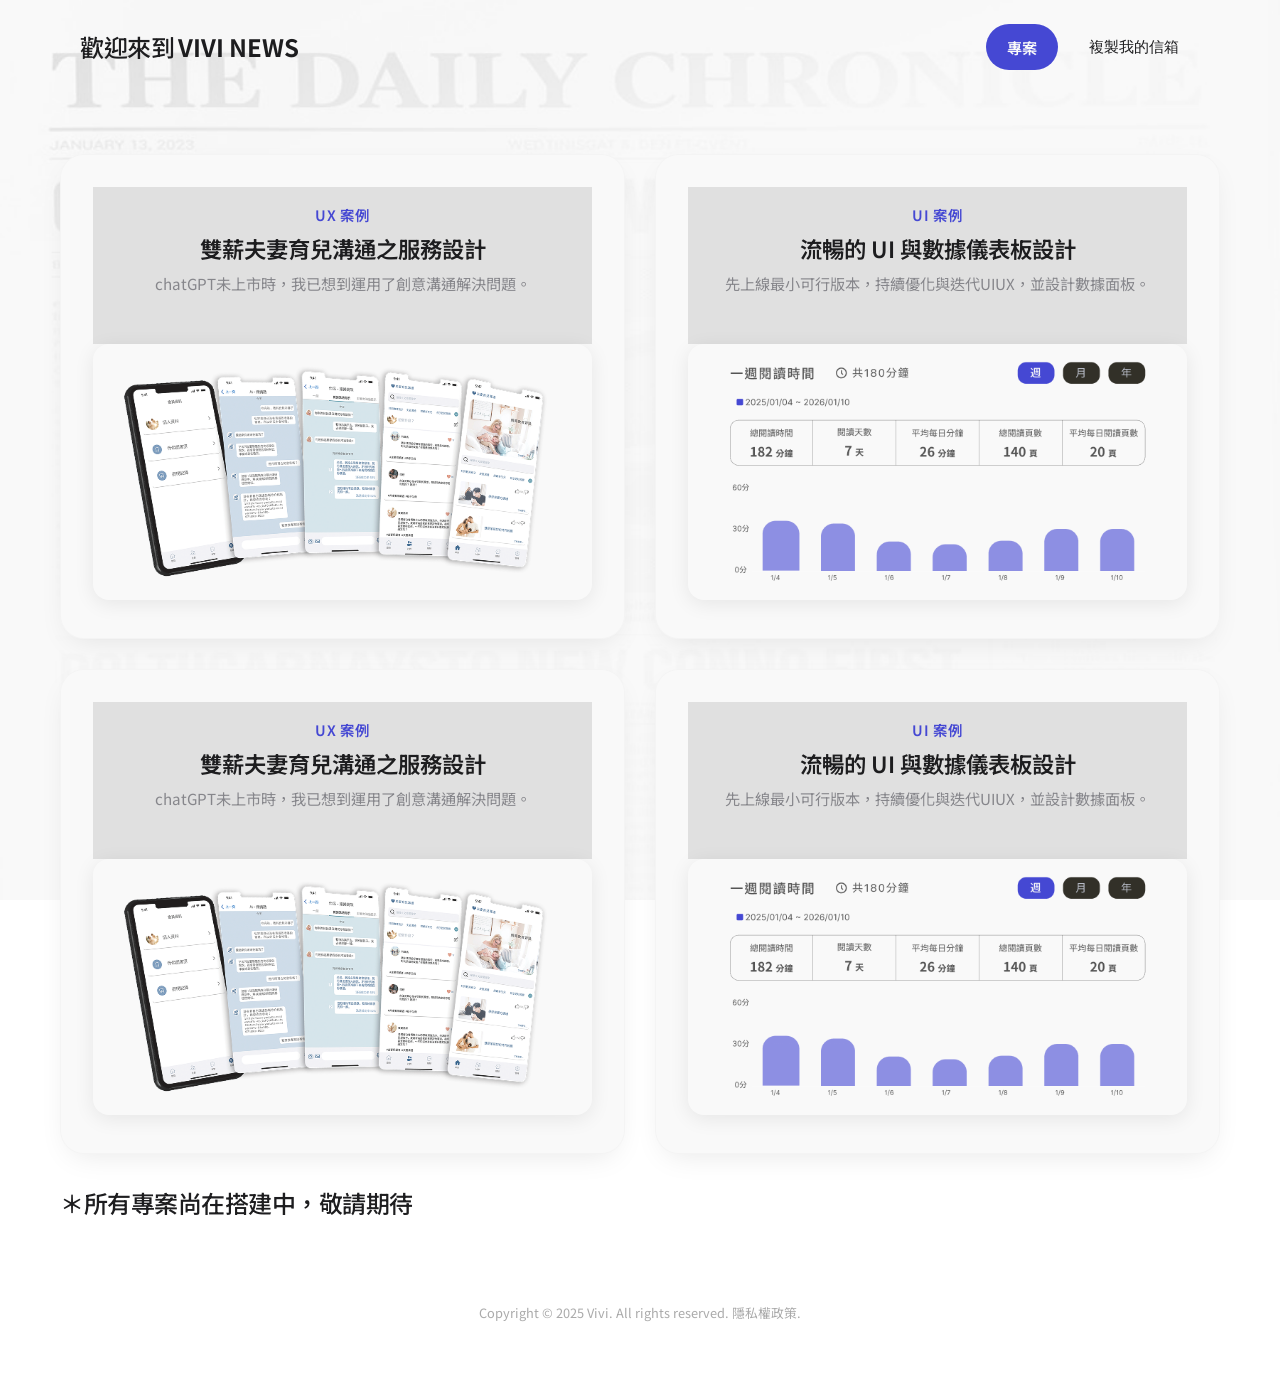
==== code/projects.html @ 9a4feb2f "first commit" ====
<!DOCTYPE html>
<html lang="zh-TW">

<head>
    <meta charset="UTF-8">
    <meta name="viewport" content="width=device-width, initial-scale=1.0">
    <title>專案總覽 | Vivi News</title>
    <link
        href="https://fonts.googleapis.com/css2?family=Noto+Sans+TC:wght@300;400;500;700;900&family=Playfair+Display:ital,wght@1,900&display=swap"
        rel="stylesheet">
    <link rel="stylesheet" href="css/style.css">
</head>

<body>

    <div class="bg-watermark"></div>
    <div class="bg-watermark-sub"></div>

    <nav class="navbar">
        <a href="index.html" class="logo-link">
            <div class="logo">
                <span class="logo-prefix">歡迎來到</span>
                <span class="logo-main">VIVI NEWS</span>
            </div>
        </a>

        <div class="desktop-menu">
            <a href="projects.html" class="nav-btn active">專案</a>

            <button id="copy-email-btn" class="nav-btn" data-email="wayway1028@gmail.com">複製我的信箱</button>
        </div>

        <div class="mobile-menu-icon">
            <span></span>
            <span></span>
            <span></span>
        </div>
    </nav>

    <main class="container">
        <div class="page-spacer"></div>

        <section class="projects-grid">

            <a href="project-1.html" class="card project-card">
                <div class="card-header">
                    <span class="tag">UX 案例</span>
                    <h3>雙薪夫妻育兒溝通之服務設計</h3>
                    <p class="desc">chatGPT未上市時，我已想到運用了創意溝通解決問題。</p>
                </div>
                <div class="card-image">
                    <img src="image/pj-1-image-1.png" alt="App Design">
                </div>
            </a>

            <div class="card project-card">
                <div class="card-header">
                    <span class="tag">UI 案例</span>
                    <h3>流暢的 UI 與數據儀表板設計</h3>
                    <p class="desc">先上線最小可行版本，持續優化與迭代UIUX，並設計數據面板。</p>
                </div>
                <div class="card-image center-img">
                    <img src="image/pj-2-image-1.png" alt="Dashboard Design">
                </div>
            </div>

            <div class="card project-card">
                <div class="card-header">
                    <span class="tag">UX 案例</span>
                    <h3>雙薪夫妻育兒溝通之服務設計</h3>
                    <p class="desc">chatGPT未上市時，我已想到運用了創意溝通解決問題。</p>
                </div>
                <div class="card-image">
                    <img src="image/pj-1-image-1.png" alt="App Design">
                </div>
            </div>

            <div class="card project-card">
                <div class="card-header">
                    <span class="tag">UI 案例</span>
                    <h3>流暢的 UI 與數據儀表板設計</h3>
                    <p class="desc">先上線最小可行版本，持續優化與迭代UIUX，並設計數據面板。</p>
                </div>
                <div class="card-image center-img">
                    <img src="image/pj-2-image-1.png" alt="Dashboard Design">
                </div>
            </div>

        </section>

        <div class="logo">
            <span class="logo-prefix">＊所有專案尚在搭建中，敬請期待</span>
        </div>


    </main>

    <footer>
        <p>Copyright © 2025 Vivi. All rights reserved. 隱私權政策.</p>
    </footer>

    <script>
        document.addEventListener('DOMContentLoaded', function () {
            // Mobile Menu Toggle
            const menuIcon = document.querySelector('.mobile-menu-icon');
            const desktopMenu = document.querySelector('.desktop-menu');

            if (menuIcon && desktopMenu) {
                menuIcon.addEventListener('click', function () {
                    desktopMenu.classList.toggle('active');
                });
            }

            const copyBtn = document.getElementById('copy-email-btn');

            if (copyBtn) {
                copyBtn.addEventListener('click', function () {
                    const email = copyBtn.getAttribute('data-email');

                    navigator.clipboard.writeText(email).then(function () {
                        const originalText = copyBtn.innerText;
                        copyBtn.innerText = "已複製！";
                        copyBtn.style.background = "#4548D3";
                        copyBtn.style.color = "#F9F9F9";

                        setTimeout(function () {
                            copyBtn.innerText = originalText;
                            copyBtn.style.background = "";
                            copyBtn.style.color = "";
                        }, 2000);
                    });
                });
            }
        });
    </script>
</body>

</html>
---- code/css/style.css ----
/* =========================================
   1. 全域變數與基礎設定 (Global & Reset)
   ========================================= */
:root {
    --primary-bg: #ffffff;
    --secondary-bg: #f5f5f7;
    /* Apple-style light gray */
    --text-main: #1d1d1f;
    --text-secondary: #86868b;
    --accent-blue: #4548D3;
    /* Better accessible blue */
    --accent-dark: #000000;
    --border-color: #d2d2d7;
    --card-shadow: 0 10px 30px -10px rgba(0, 0, 0, 0.1);
    --font-main: 'Noto Sans TC', -apple-system, BlinkMacSystemFont, "Segoe UI", Roboto, Helvetica, Arial, sans-serif;
    --font-serif: 'Playfair Display', serif;
}

* {
    box-sizing: border-box;
    margin: 0;
    padding: 0;
}

html {
    scroll-behavior: smooth;
    /* Enable smooth scrolling */
}

body {
    font-family: var(--font-main);
    background-color: var(--primary-bg);
    color: var(--text-main);
    overflow-x: hidden;
    position: relative;
    line-height: 1.6;
    /* Improved readability */
    -webkit-font-smoothing: antialiased;
    /* Crisp text */
}

/* =========================================
   2. 背景裝飾 (浮水印)
   ========================================= */
.bg-watermark {
    position: fixed;
    top: 0;
    left: 0;
    width: 100%;
    height: 100vh;
    background-image: url('../image/bg-paper.jpg');
    background-size: cover;
    background-position: center top;
    background-repeat: no-repeat;
    z-index: -1;
    pointer-events: none;
    opacity: 1;
}

.bg-watermark-sub {
    display: none;
}

/* =========================================
   3. 佈局容器 (Layout)
   ========================================= */
.container {
    max-width: 1200px;
    margin: 0 auto;
    padding: 0 20px;
}

/* 用於沒有 Hero Section 的頁面頂部間距 (如專案總覽頁) */
.page-spacer {
    height: 30px;
    /* 手機版間距 */
}

/* =========================================
   4. 導航列 (Navbar)
   ========================================= */
/* Navigation Improvements */
.navbar {
    display: flex;
    justify-content: space-between;
    align-items: center;
    padding: 24px 40px;
    /* Increased padding */
    max-width: 1200px;
    margin: 0 auto;
    transition: padding 0.3s ease;
}

.logo-link {
    text-decoration: none;
    color: inherit;
    cursor: pointer;
    display: flex;
    align-items: center;
}

.logo-prefix {
    font-size: 1.5rem;
    /* px to rem */
    font-weight: 500;
    color: var(--text-main);
    letter-spacing: -0.02em;
}

.logo-main {
    font-size: 24px;
    font-weight: 700;
    color: var(--text-main);
}

.desktop-menu {
    display: none;
    /* Hide on mobile by default */
}

/* Mobile Menu Active State */
.desktop-menu.active {
    display: flex;
    flex-direction: column;
    position: absolute;
    top: 80px;
    right: 20px;
    background: #ffffff;
    padding: 24px;
    border-radius: 20px;
    box-shadow: 0 10px 40px rgba(0, 0, 0, 0.15);
    z-index: 1000;
    gap: 15px;
    border: 1px solid rgba(0, 0, 0, 0.05);
    align-items: stretch;
}

.desktop-menu.active .nav-btn {
    margin-left: 0;
    text-align: center;
    width: 100%;
}

.nav-btn {
    text-decoration: none;
    color: var(--text-main);
    background: transparent;
    /* Cleaner look */
    padding: 10px 20px;
    border-radius: 99px;
    /* Pill shape */
    font-size: 0.95rem;
    margin-left: 8px;
    font-weight: 500;
    transition: all 0.2s ease;
    border: 1px solid transparent;
}

.nav-btn:hover {
    background: #f0f0f5;
    transform: translateY(-1px);
}

.nav-btn.active {
    background: #4548D3;
    color: #F9F9F9;
    font-weight: 600;
}

/* 手機漢堡選單圖示 */
.mobile-menu-icon {
    display: flex;
    flex-direction: column;
    gap: 5px;
    cursor: pointer;
}

.mobile-menu-icon span {
    display: block;
    width: 25px;
    height: 2px;
    background-color: #333;
}

/* =========================================
   5. Hero Section (首頁主視覺)
   ========================================= */
.hero {
    text-align: center;
    padding: 40px 0;
    position: relative;
    display: flex;
    flex-direction: column;
    /* 手機版垂直排列 */
    align-items: center;
}

.hero-image img {
    width: 180px;
    height: auto;
    margin-bottom: 20px;
}

.hero-text {
    max-width: 100%;
}

.sub-title {
    color: var(--text-secondary);
    margin-bottom: 10px;
    font-size: 1rem;
    letter-spacing: 0.5px;
}

.hero h1 {
    font-size: 1.8rem;
    line-height: 1.4;
    font-weight: 700;
}

/* =========================================
   6. 專案展示區 (Projects Grid)
   ========================================= */
.projects-grid {
    display: grid;
    grid-template-columns: 1fr;
    gap: 20px;
    margin-bottom: 30px;
}

/* Card Improvements */
.card {
    background-color: #F9F9F9;
    border-radius: 24px;
    padding: 32px;
    box-shadow: var(--card-shadow);
    transition: all 0.4s cubic-bezier(0.165, 0.84, 0.44, 1);
    border: 1px solid rgba(0, 0, 0, 0.02);
}

/* Card Link Reset - Fix for color changing */
a.card {
    text-decoration: none;
    color: var(--text-main);
    display: flex;
    flex-direction: column;
}

a.card:visited,
a.card:active {
    color: var(--text-main);
}

.card:hover,
a.card:hover {
    transform: translateY(-8px);
    box-shadow: 0 20px 40px rgba(0, 0, 0, 0.12);
}

/* Restoring Project Card Styles */
.tag {
    color: var(--accent-blue);
    font-weight: 600;
    margin-bottom: 8px;
    display: block;
    font-size: 0.9rem;
    letter-spacing: 0.05em;
    text-transform: uppercase;
}

.project-card h3 {
    font-size: 1.4rem;
    margin-bottom: 8px;
    font-weight: 600;
    line-height: 1.3;
    color: var(--text-main);
}

.project-card .desc {
    color: var(--text-secondary);
    margin-bottom: 32px;
    font-size: 0.95rem;
    line-height: 1.6;
}

.card-image img {
    width: 100%;
    height: auto;
    border-radius: 16px;
    box-shadow: 0 4px 20px rgba(0, 0, 0, 0.08);
}

/* =========================================
   7. 底部資訊區 (Info Section)
   ========================================= */
.info-section {
    background-color: var(--secondary-bg);
    border-radius: 24px;
    padding: 30px;
    margin-bottom: 40px;
}

.info-grid {
    display: grid;
    grid-template-columns: 1fr;
    gap: 30px;
}

.info-title {
    color: var(--accent-blue);
    margin-bottom: 15px;
    font-size: 1rem;
    font-weight: 600;
}

.years-display {
    font-family: var(--font-serif);
    font-size: 3rem;
    font-weight: 900;
    font-style: italic;
    color: #444;
    line-height: 1;
    margin-bottom: 10px;
}

.years-display span {
    font-size: 1.5rem;
    margin-left: 5px;
}

.info-list {
    list-style: none;
    color: var(--text-main);
    line-height: 1.6;
}

.info-list li {
    margin-bottom: 8px;
}

.info-list li::before {
    content: "· ";
    font-weight: bold;
    margin-right: 5px;
}

.info-desc {
    color: var(--text-main);
    line-height: 1.6;
}

.contact-card-wrapper {
    height: 100%;
}

.contact-card {
    background: #fff;
    border: 1px solid #e0e0e0;
    border-radius: 16px;
    padding: 30px;
    text-align: left;
    height: 100%;
    display: flex;
    flex-direction: column;
    justify-content: space-between;
    box-shadow: 0 2px 10px rgba(0, 0, 0, 0.02);
}

.contact-card h3 {
    font-size: 1.2rem;
    margin-bottom: 20px;
    font-weight: 500;
    line-height: 1.4;
}

.email-link {
    text-decoration: none;
    color: var(--accent-blue);
    font-weight: 700;
    align-self: flex-end;
    font-size: 1.1rem;
    transition: color 0.2s;
}

.email-link:hover {
    color: #4050b5;
}

footer {
    text-align: center;
    color: #aaa;
    font-size: 0.8rem;
    padding: 80px 0 60px 0;
    /* User requested 80px top, 60px bottom */
}

/* =========================================
   8. 專案內頁樣式 (Project Detail Styles)
   ========================================= */

/* 麵包屑導航 */
.breadcrumb {
    font-size: 0.9rem;
    color: var(--text-secondary);
    margin: 20px 0;
}

.breadcrumb a {
    text-decoration: none;
    color: var(--text-secondary);
}

.breadcrumb span {
    color: var(--accent-blue);
    font-weight: 500;
}

/* 內頁 Hero */
.pj-hero {
    display: flex;
    flex-direction: column-reverse;
    gap: 30px;
    padding: 50px 0;
    /* Equal top and bottom spacing */
    align-items: center;
    position: relative;
    /* Ensure no overflow hidden so image can break out if needed, but watch horizontal scroll */
}

/* Create the grey background on the right side extending to screen edge */
/* Create the grey background on the right side extending to screen edge */
.pj-hero::before {
    content: '';
    position: absolute;
    top: 0;
    bottom: 0;
    right: -50vw;
    /* Extend well beyond container */
    left: 45%;
    background: #F9F9F9;
    z-index: -1;
    border-radius: 50px 0 0 50px;
    /* Rounded only on the left */
}

.pj-hero-content {
    flex: 1;
    padding-bottom: 60px;
    /* Restore padding for text side */
}

.pj-year-tag {
    background: #E8EAF6;
    padding: 6px 16px;
    border-radius: 20px;
    font-size: 0.9rem;
    color: var(--accent-blue);
    font-weight: 500;
    margin-bottom: 20px;
    display: inline-block;
}

.pj-hero h1 {
    font-size: 2.2rem;
    margin-bottom: 20px;
    line-height: 1.3;
}

.pj-desc {
    color: var(--text-secondary);
    margin-bottom: 20px;
    line-height: 1.6;
}

.pj-tags .pill {
    padding: 8px 24px;
    border-radius: 30px;
    font-size: 1rem;
    margin-right: 10px;
    font-weight: 500;
    display: inline-block;
}

/* UI Button - Temporary Disabled State */
.ui-alert-btn {
    opacity: 0.5;
    cursor: pointer;
    position: relative;
    transition: opacity 0.2s;
}

.ui-alert-btn:hover {
    opacity: 0.7;
}

.pill-primary {
    background: var(--accent-blue);
    color: #fff;
    box-shadow: 0 4px 10px rgba(69, 72, 211, 0.3);
}

.pill-secondary {
    background: #F0F4FF;
    color: var(--text-main);
}

.hero-caption {
    margin-top: 20px;
    color: var(--accent-blue);
    font-size: 1.5rem;
    font-weight: 600;
    text-align: center;
}

.pj-hero-img img {
    width: 100%;
    max-width: 800px;
    /* Increase max-width for impact */
    margin-bottom: 0;
    /* Removed broken layout */
    z-index: 2;
    position: relative;
    /* Removed border-radius for cleaner edge or keep if desired */
}

.hero-caption {
    margin-top: -20px;
    /* Push caption down to sit clearly below phones */
    color: var(--accent-blue);
    font-size: 1.8rem;
    font-weight: 700;
    text-align: center;
    position: relative;
    z-index: 2;
}

/* 通用內頁區塊樣式 */
.pj-section {
    padding: 60px 0;
}

.pj-section.bg-gray {
    background-color: #fafafa;
}

.pj-section.bg-light-blue {
    background-color: #f0f4ff;
    position: relative;
    /* For background positioning if needed */
    background-image: url('../image/app area-bg.jpg');
    background-size: cover;
    background-position: center;
    background-repeat: no-repeat;
}

.section-header {
    text-align: center;
    max-width: 800px;
    margin: 0 auto 50px;
}

.section-header.left-align {
    text-align: left;
    margin: 0 0 40px;
}

.sec-subtitle {
    color: var(--accent-blue);
    font-weight: 700;
    font-size: 0.9rem;
    display: block;
    margin-bottom: 10px;
    letter-spacing: 1px;
}

.section-header h2 {
    font-size: 2rem;
    margin-bottom: 15px;
}

.section-header h3 {
    font-size: 1.5rem;
    margin-bottom: 10px;
}

.subtitle-decorated {
    font-size: 1.5rem;
    /* Match h3 size */
    position: relative;
    display: inline-block;
}

.subtitle-decorated::after {
    content: '';
    display: block;
    width: 60px;
    height: 3px;
    background: #4548d3;
    /* Requested color */
    margin: 10px auto 20px;
}

/* 01. Research Grid (研究區塊) */
/* 01. Research Layout (研究區塊) */
.research-layout {
    display: flex;
    flex-direction: column;
    gap: 40px;
    margin-bottom: 60px;
}

.research-visual img {
    width: 100%;
    border-radius: 20px;
    border: 2px solid #333;
    /* Sketch style border */
    box-shadow: 8px 8px 0px rgba(0, 0, 0, 0.1);
}

.research-points {
    display: flex;
    flex-direction: column;
    gap: 20px;
}

.point-card {
    background: #fff;
    padding: 24px;
    border-radius: 16px;
    box-shadow: 0 4px 15px rgba(0, 0, 0, 0.05);
    border: 1px solid #f0f0f0;
}

.point-card h4 {
    font-size: 1.1rem;
    font-weight: 700;
    margin-bottom: 8px;
    color: #333;
}

.point-card p {
    font-size: 0.95rem;
    color: #666;
    line-height: 1.6;
    margin-bottom: 0;
}

@media (min-width: 768px) {
    .research-layout {
        flex-direction: row;
        align-items: center;
        /* Vertically center image with list */
        gap: 60px;
    }

    .research-visual {
        flex: 0.8;
    }

    .research-points {
        flex: 1.5;
    }
}

/* 訪談列表 */
/* 訪談列表 */
.user-interview {
    background: #F3F4F6;
    /* Light grey/blue background */
    padding: 60px 40px;
    border-radius: 20px;
    border-left: none;
    /* Remove previous border */
    position: relative;
    margin-top: 40px;
    text-align: center;
}

.tag-label {
    background: #287E98;
    /* Specified Green Color */
    color: #fff;
    padding: 8px 16px;
    font-size: 0.8rem;
    font-weight: 700;
    border-radius: 4px;
    position: absolute;
    top: -15px;
    /* Overlap top edge */
    left: 40px;
    box-shadow: 0 4px 10px rgba(40, 126, 152, 0.3);
}

.user-interview h3 {
    font-size: 1.5rem;
    margin-bottom: 30px;
    position: relative;
    display: inline-block;
}

.user-interview h3::after {
    content: '';
    display: block;
    width: 60px;
    height: 3px;
    background: #287E98;
    margin: 10px auto 0;
}

.user-interview>p {
    color: #666;
    margin-bottom: 40px;
}

.qa-grid-layout {
    display: flex;
    flex-direction: column;
    gap: 30px;
    text-align: left;
}

@media (min-width: 768px) {
    .qa-grid-layout {
        flex-direction: row;
        justify-content: space-between;
    }

    .qa-col {
        flex: 1;
    }

    .qa-col:first-child {
        margin-right: 30px;
    }
}

.qa-col p {
    font-size: 0.95rem;
    color: #444;
    margin-bottom: 20px;
    line-height: 1.6;
}

.qa-col p span {
    color: #287E98;
    font-weight: 700;
    margin-right: 8px;
}

/* 02. Personas (人物誌) */
/* 02. Personas (人物誌) */
.persona-container {
    display: flex;
    flex-direction: column;
    gap: 40px;
}

.persona-card {
    display: flex;
    flex-direction: column;
    background: #fff;
    border-radius: 20px;
    overflow: hidden;
    box-shadow: 0 4px 20px rgba(0, 0, 0, 0.06);
}

@media (min-width: 768px) {
    .persona-card {
        flex-direction: row;
    }

    .p-left {
        width: 35%;
        border-right: 1px solid #eee;
    }

    .p-right {
        width: 65%;
    }
}

/* Left Column */
.p-left {
    background: #F4F6F8;
    padding: 30px;
    display: flex;
    flex-direction: column;
    justify-content: center;
}

.p-left h3 {
    text-align: center;
    font-size: 1.5rem;
    margin-bottom: 20px;
    color: #333;
    font-weight: 700;
}

.persona-table {
    width: 100%;
    margin-bottom: 20px;
    font-size: 0.95rem;
}

.persona-table td {
    padding: 8px 0;
    border-bottom: 1px solid #ddd;
    color: #555;
    vertical-align: middle;
}

.persona-table td:last-child {
    text-align: right;
    font-weight: 500;
    color: #333;
}

.persona-table tr:last-child td {
    border-bottom: none;
}

.persona-trait-box {
    background: #EAECEF;
    border-radius: 8px;
    padding: 0;
    margin-top: 10px;
    border: 1px solid #dcdcdc;
    overflow: hidden;
}

.trait-title {
    background: #cfd3d8;
    text-align: center;
    padding: 8px;
    font-weight: 700;
    color: #444;
    font-size: 0.9rem;
}

.persona-trait-box p {
    padding: 12px;
    font-size: 0.9rem;
    text-align: center;
    color: #555;
    margin: 0;
    line-height: 1.5;
}

/* Right Column */
.p-right {
    background: #fff;
    padding: 35px;
    display: flex;
    flex-direction: column;
    gap: 30px;
}

.p-section h4 {
    font-size: 1.1rem;
    font-weight: 700;
    margin-bottom: 10px;
    display: flex;
    align-items: center;
    gap: 8px;
    color: #222;
}

.p-section p {
    font-size: 0.95rem;
    line-height: 1.7;
    color: #555;
    margin: 0;
}

.p-grid {
    display: grid;
    grid-template-columns: 1fr;
    gap: 30px;
}

@media (min-width: 768px) {
    .p-grid {
        grid-template-columns: 1fr 1fr;
    }
}

.p-col h4 {
    font-size: 1.1rem;
    font-weight: 700;
    margin-bottom: 12px;
    display: flex;
    align-items: center;
    gap: 8px;
}

.p-col ul {
    list-style: none;
    padding: 0;
    margin: 0;
}

.p-col li {
    position: relative;
    padding-left: 15px;
    margin-bottom: 8px;
    font-size: 0.95rem;
    color: #555;
    line-height: 1.5;
}

.p-col li::before {
    content: '•';
    position: absolute;
    left: 0;
    color: #999;
}

.persona-points ul {
    padding-left: 20px;
    font-size: 0.9rem;
    color: #555;
}

/* ★ 旅程地圖 (橫向捲動關鍵樣式) */
.journey-map-wrapper {
    margin-top: 30px;
    border: 1px solid #eee;
    border-radius: 12px;
    overflow: hidden;
}

.journey-title-bar {
    background: #fff;
    padding: 15px;
    font-weight: bold;
    border-bottom: 1px solid #eee;
    border-left: 5px solid var(--accent-blue);
}

/* 核心捲動容器 */
.journey-scroll-container {
    width: 100%;
    overflow-x: auto;
    /* 超出寬度時顯示捲軸 */
    -webkit-overflow-scrolling: touch;
    /* 手機流暢捲動 */
    background: #fff;
    padding: 20px;
}

/* 強制圖片保持寬度，不被壓縮 */
.journey-img {
    min-width: 1000px;
    /* ★ 關鍵：讓圖片寬度撐開容器，觸發捲動 */
    height: auto;
    display: block;
}

.scroll-hint {
    text-align: center;
    font-size: 0.8rem;
    color: #999;
    padding: 10px;
}

/* 03. App Planning (規劃) */
.planning-section-card {
    background: #f5f5f7;
    border-radius: 24px;
    padding: 40px;
    text-align: center;
    margin-bottom: 60px;
}

.planning-desc {
    margin-bottom: 30px;
    color: #666;
    font-size: 1rem;
}

.planning-grid {
    display: grid;
    grid-template-columns: 1fr;
    gap: 20px;
}

@media (min-width: 768px) {
    .planning-grid {
        grid-template-columns: repeat(2, 1fr);
    }
}

@media (min-width: 1024px) {
    .planning-grid {
        grid-template-columns: repeat(4, 1fr);
    }
}

.plan-card {
    background: #fff;
    border-radius: 12px;
    overflow: hidden;
    /* Ensure header and radius interaction */
    display: flex;
    flex-direction: column;
    text-align: left;
    box-shadow: 0 4px 10px rgba(0, 0, 0, 0.05);
}

.card-header {
    background: #e0e0e0;
    padding: 16px;
    text-align: center;
}

.card-header h4 {
    margin: 0;
    font-size: 1.1rem;
    color: #333;
    font-weight: 700;
}

.card-body {
    padding: 24px;
    flex: 1;
}

.plan-card ul {
    padding-left: 20px;
    line-height: 1.8;
    color: #555;
    margin: 0;
}

.text-red {
    color: #d35400;
    /* Or the specific red from image if needed, assuming usage of previously used highlight color */
    font-weight: 600;
}

/* Insight Card Styling */
.plan-card.dark-insight {
    background: #1d1d1f;
    color: #fff;
}

.dark-insight .card-body {
    background: #1d1d1f;
    /* Override white body */
    padding: 30px 24px;
    display: flex;
    flex-direction: column;
    justify-content: center;
}

.dark-insight h4 {
    color: #fff;
    margin-bottom: 15px;
    font-size: 1.1rem;
    display: flex;
    align-items: center;
    gap: 8px;
}

.dark-insight p {
    color: #ccc;
    font-size: 0.9rem;
    line-height: 1.6;
    margin: 0;
}

/* ★ Tab Interaction (核心操作切換) */
.interaction-tabs {
    text-align: center;
}

.tab-buttons {
    display: flex;
    justify-content: center;
    gap: 10px;
    margin-bottom: 20px;
    flex-wrap: wrap;
}

.tab-btn {
    padding: 10px 20px;
    background: #eee;
    border: none;
    border-radius: 30px;
    cursor: pointer;
    font-size: 0.95rem;
    transition: all 0.3s;
    color: #666;
}

.tab-btn.active {
    background: var(--accent-blue);
    color: #fff;
    font-weight: bold;
}

.flow-path-hint {
    color: var(--accent-blue);
    font-size: 0.9rem;
    margin-bottom: 20px;
    font-weight: 500;
}

.tab-content {
    display: none;
    /* 預設隱藏 */
    animation: fadeIn 0.5s;
}

.tab-content.active {
    display: block;
    /* 顯示選中的 */
}

.flow-diagram {
    margin-bottom: 20px;
    font-weight: bold;
    color: #333;
}

.tab-img-container img {
    width: 100%;
    border-radius: 12px;
    box-shadow: 0 5px 20px rgba(0, 0, 0, 0.1);
}

@keyframes fadeIn {
    from {
        opacity: 0;
        transform: translateY(10px);
    }

    to {
        opacity: 1;
        transform: translateY(0);
    }
}

/* 04. Insights (關鍵洞察) */
.insight-row {
    display: flex;
    flex-direction: column;
    gap: 30px;
    margin: 0 auto 60px;
    max-width: 1000px;
    padding: 0 20px;
    width: 100%;
}

.insight-img {
    display: flex;
    gap: 15px;
    justify-content: center;
}

/* Global style */
.insight-img img {
    width: 40%;
    /* Reduced size as requested */
    max-width: 600px;
    /* Limit max size so it doesn't get too huge on large screens */
    height: auto;
    /* Maintain aspect ratio */
    border-radius: 16px;
}

.insight-text h3 {
    font-size: 1.5rem;
    margin-bottom: 15px;
}

.insight-list li {
    margin-bottom: 15px;
}

/* SUS Chart (問卷結果) - Redesigned */
.sus-layout {
    display: flex;
    flex-direction: column;
    gap: 40px;
    margin: 60px auto 0;
    /* Add auto margins for centering */
    width: 100%;
    max-width: 1000px;
    /* Match insight-row width */
    padding: 0 20px;
    /* Add padding to prevent touching edges */
}

.sus-left {
    display: flex;
    flex-direction: column;
    gap: 20px;
}

.sus-left h3 {
    font-size: 1.5rem;
    margin-bottom: 5px;
}

.sus-left p {
    color: #666;
    line-height: 1.6;
    margin-bottom: 20px;
}

.sus-chart {
    display: flex;
    flex-direction: column;
    gap: 15px;
    width: 100%;
}

.score-row {
    display: flex;
    align-items: center;
    gap: 15px;
    flex-wrap: wrap;
}

.score-row>span:first-child {
    width: 110px;
    font-weight: 500;
    font-size: 0.95rem;
    color: #333;
}

.progress-bar {
    flex: 1;
    height: 10px;
    background: #E0E0E0;
    border-radius: 5px;
    min-width: 150px;
}

.progress-bar .fill {
    height: 100%;
    background: #00796B;
    /* Teal */
    border-radius: 5px;
}

.progress-bar .fill.blue {
    background: #1976D2;
}

.progress-bar .fill.orange {
    background: #E64A19;
}

.score-row .score {
    width: 120px;
    text-align: right;
    color: var(--accent-blue);
    font-weight: 600;
    font-size: 0.9rem;
    line-height: 1.4;
    /* Improve line spacing height for multi-line */
}

.grade-text {
    font-size: 0.8rem;
    color: #666;
    font-weight: 500;
}

.sus-right {
    display: flex;
    justify-content: center;
    align-items: center;
}

.sus-quote {
    background: linear-gradient(135deg, #f9f9f9 0%, #ffffff 100%);
    padding: 30px;
    border-radius: 16px;
    box-shadow: 0 10px 40px rgba(0, 0, 0, 0.06);
    position: relative;
    border: 1px solid #eee;
}

.sus-quote::before {
    content: '"';
    font-family: serif;
    font-size: 4rem;
    color: #333;
    position: absolute;
    top: 10px;
    left: 20px;
    opacity: 0.2;
    line-height: 1;
}

.sus-quote blockquote {
    position: relative;
    z-index: 1;
    font-size: 1rem;
    line-height: 1.8;
    color: #444;
    text-align: justify;
    padding-top: 10px;
}

@media (min-width: 900px) {
    .sus-layout {
        flex-direction: row;
        align-items: center;
        gap: 60px;
    }

    .sus-left {
        flex: 1.2;
    }

    .sus-right {
        flex: 1;
    }

    /* Make the quote card float a bit */
    .sus-quote {
        transform: rotate(0deg);
        /* Remove rotation */
        transition: transform 0.3s;
    }

    .sus-quote:hover {
        transform: scale(1.02);
        /* Scale up slightly on hover */
    }
}

/* =========================================
   9. 桌機版樣式 Media Queries (Desktop)
   螢幕寬度大於 992px 時生效
   ========================================= */
@media (min-width: 992px) {

    /* 導航 */
    .mobile-menu-icon {
        display: none;
    }

    .desktop-menu {
        display: flex !important;
        align-items: center;
        flex-direction: row;
        position: static;
        background: transparent;
        box-shadow: none;
        padding: 0;
        width: auto;
        border: none;
        gap: 0;
    }

    .desktop-menu .nav-btn {
        width: auto;
        margin-left: 10px;
    }

    /* 間距調整 */
    .page-spacer {
        height: 60px;
    }

    /* Hero Section (首頁與內頁) */
    .hero {
        flex-direction: row;
        justify-content: center;
        align-items: center;
        gap: 50px;
        text-align: left;
        padding: 80px 0 60px;
    }

    .hero-image {
        margin-bottom: 0;
        flex-shrink: 0;
    }

    .hero-image img {
        width: 320px;
        margin-bottom: 0;
    }

    .hero-text {
        max-width: 550px;
    }

    .hero h1 {
        font-size: 2.8rem;
    }

    .sub-title {
        font-size: 1.1rem;
    }

    /* 內頁 Hero */
    .pj-hero {
        flex-direction: row;
        text-align: left;
        align-items: center;
        position: relative;
    }

    .pj-hero-content {
        flex: 0 0 45%;
        /* Constrain content to left side (0-45%) */
        padding-right: 40px;
        /* Buffer from the grey line */
    }

    .pj-hero-img {
        flex: 1;
        /* Allow image side to take remaining space */
        display: flex;
        justify-content: center;
        flex-direction: column;
        align-items: center;
        position: relative;
        /* Important for absolute positioned elements if any */
    }

    .hero-caption {
        margin-top: 20px;
        position: relative;
        left: auto;
        bottom: auto;
        transform: none;
        width: 100%;
        text-align: center;
        z-index: 3;
    }

    /* 專案卡片並排 */
    .projects-grid {
        grid-template-columns: 1fr 1fr;
        gap: 30px;
    }

    .project-card {
        display: flex;
        flex-direction: column;
        /* Removed min-height: 520px to reduce whitespace */
    }

    .card-image {
        margin-top: 0;
    }

    /* 底部資訊區橫排 */
    .info-grid {
        grid-template-columns: 1fr 1fr 1fr 1.2fr;
        align-items: start;
    }

    .info-section {
        padding: 50px;
    }

    .contact-card h3 {
        margin-bottom: 40px;
    }

    /* 內頁 Grid 調整 */
    .research-grid {
        grid-template-columns: repeat(2, 1fr);
    }

    .qa-grid {
        grid-template-columns: repeat(2, 1fr);
    }

    .persona-container {
        grid-template-columns: repeat(2, 1fr);
    }

    .planning-grid {
        grid-template-columns: repeat(4, 1fr);
    }

    .insight-row {
        flex-direction: row;
        align-items: center;
    }

    .insight-row.reverse {
        flex-direction: row-reverse;
    }

    .insight-text {
        flex: 1;
    }

    .insight-img {
        flex: 1;
    }

    .insight-img img {
        height: 350px;
        /* Force consistent height */
        width: auto;
        object-fit: contain;
    }
}

/* =========================================
   10. 旅程地圖 HTML Grid 版樣式 (New)
   ========================================= */

.journey-card {
    background: #fff;
    /* Removed radius, shadow, margin for full-width flat look */
    padding: 40px 160px;
    /* Added 160px horizontal padding */
    width: 100vw;
    position: relative;
    left: 50%;
    right: 50%;
    margin-left: -50vw;
    margin-right: -50vw;
}



/* 標題條 */
.journey-title-bar {
    background: transparent;
    /* Changed from #fff to transparent as parent is white */
    padding: 15px 20px;
    font-weight: 700;
    font-size: 1.1rem;
    border-bottom: 1px solid #eee;
    border-left: 5px solid var(--accent-blue);
    margin-bottom: 20px;
    margin-top: 30px;
}

/* 捲動容器 */
.journey-scroll-wrapper {
    width: 100%;
    overflow-x: auto;
    /* 允許橫向捲動 */
    -webkit-overflow-scrolling: touch;
    padding-bottom: 20px;
    /* 預留捲軸空間 */
}

/* Grid 主體定義 */
.journey-grid {
    display: grid;
    /* 定義 8 欄：左側標題欄固定寬度，其餘 7 欄最小寬度 160px */
    grid-template-columns: 140px repeat(7, minmax(160px, 1fr));
    /* 定義列的間距 */
    gap: 10px;
    min-width: 1200px;
    /* 強制最小總寬度，觸發捲動 */
    padding-right: 20px;
}

/* --- 表頭 (時間段) --- */
.grid-head {
    background: #fff;
    border: 1px solid #eee;
    padding: 16px 12px;
    font-weight: 600;
    text-align: center;
    border-radius: 12px;
    color: var(--text-main);
    display: flex;
    align-items: center;
    justify-content: center;
    font-size: 0.9rem;
    letter-spacing: 0.02em;
}

.sticky-corner {
    position: sticky;
    left: 0;
    z-index: 20;
    box-shadow: 4px 0 10px rgba(0, 0, 0, 0.02);
    /* Match row label shadow */
    color: #1d1d1f;
    background: #4A4A4A;
    /* Fallback or temporary, waiting for overwrite */
    background: #eee;
    border-top-left-radius: 0;
    border-bottom-left-radius: 0;
}

/* --- 左側角色標籤 --- */
.row-label {
    padding: 16px 12px;
    font-weight: 700;
    display: flex;
    flex-direction: column;
    justify-content: center;
    font-size: 1rem;
    position: sticky;
    left: 0;
    background: rgba(255, 255, 255, 0.95);
    /* Semi-transparent sticky */
    backdrop-filter: blur(10px);
    z-index: 10;
    box-shadow: 4px 0 10px rgba(0, 0, 0, 0.02);
    border-radius: 0 12px 12px 0;
    position: sticky;
    /* Keep sticky */
    z-index: 10;
    /* Ensure positioned context for absolute children if needed, though sticky acts as one */
}

.row-label span {
    font-weight: 400;
    font-size: 0.8rem;
    margin-top: 4px;
    color: var(--text-secondary);
}

.primary-label {
    color: #d35400;
    background: #fff0e6;
    /* Match act-p background */
    border-left: none;
}

.primary-label span {
    color: #1d1d1f;
}

.secondary-label {
    color: #2c7a7b;
    background: #effcfb;
    border-left: none;
}

.secondary-label span {
    color: #1d1d1f;
}

.touch-label,
.emotion-label {
    font-weight: 600;
    color: #333;
    background: #fafafa;
}

/* --- 內容單元格 --- */
.grid-cell {
    background: #fff;
    border: 1px solid #eee;
    border-radius: 12px;
    padding: 16px;
    gap: 2px;
}

.j-item p {
    font-size: 0.9rem;
    color: #333;
    line-height: 1.4;
    margin: 0;
}

/* 標籤樣式 (Pills) */
.j-tag {
    display: inline-block;
    padding: 2px 8px;
    border-radius: 20px;
    font-size: 0.8rem;


    font-weight: 600;
    width: fit-content;
}

/* --- 行為/想法 標籤項目 --- */
.j-item {
    display: flex;
    flex-direction: column;
    gap: 4px;
}

/* 主要照顧者標籤顏色 */
.act-p {
    background: #fff0e6;
    color: #d35400;
    border: 1px solid #ffdcc2;
}

/* 橘色行為 */
.th-p {
    background: #fff0e6;
    color: #d35400;
    border: 1px solid #ffdcc2;
}

/* 橘色想法 */

/* 非主要照顧者標籤顏色 */
.act-s {
    background: #effcfb;
    color: #2c7a7b;
    border: 1px solid #b2dfdb;
}

/* 青色行為 */
.th-s {
    background: #effcfb;
    color: #2c7a7b;
    border: 1px solid #b2dfdb;
}

/* 青色想法 */

/* --- 互動接觸點單元格 --- */
.touch-cell {
    background: #f9f9f9;
    border-radius: 8px;
    padding: 10px;
    font-size: 0.85rem;
    text-align: center;
    display: flex;
    flex-direction: column;
    justify-content: center;
    align-items: center;
    color: #555;
    min-height: 60px;
}

.touch-cell span {
    font-size: 0.75rem;
    color: #888;
    margin-top: 4px;
}

/* 衝突點 (紅色) */
.touch-cell.warn {
    background: #fff0f0;
    color: #c0392b;
    border: 1px solid #fadbd8;
}

.touch-cell.warn span {
    color: #e74c3c;
}

/* 交流點 (藍色) */
.touch-cell.info {
    background: #f0f7ff;
    color: #2980b9;
    border: 1px solid #d6eaf8;
}

.touch-cell.info span {
    color: #3498db;
}

/* --- 情緒曲線圖區域 --- */
.emotion-chart-cell {
    /* 跨越 2 到 8 欄 (共 7 欄) */
    grid-column: 2 / span 7;
    position: relative;
    border-top: 1px dashed #ddd;
    padding-top: 60px;
}

.emotion-label {
    justify-content: flex-start;
    padding-top: 20px;
}

.emotion-legend {
    display: flex;
    flex-direction: column;
    justify-content: space-between;
    position: absolute;
    top: 60px;
    /* Start below the text */
    bottom: 0;
    left: 0;
    right: 0;
    font-size: 0.85rem;
    color: #666;
    align-items: center;
    pointer-events: none;
    /* Let clicks pass through */
}

.emotion-chart-cell img {
    width: 100%;
    height: auto;
    display: block;
    /* 這裡需要一張去背的波浪線圖，高度約 150px */
    min-height: 150px;
    object-fit: cover;
}

/* App Structure Redesign */
.app-structure-container {
    margin: 60px 0;
    text-align: center;
}

.structure-header {
    margin-bottom: 40px;
}

.structure-header h3 {
    font-size: 1.8rem;
    font-weight: 700;
    margin-bottom: 10px;
    display: inline-block;
    position: relative;
    padding-bottom: 10px;
}

.structure-header h3::after {
    content: '';
    display: block;
    width: 60px;
    height: 3px;
    background: #4548D3;
    /* Blue underline */
    position: absolute;
    bottom: 0;
    left: 50%;
    transform: translateX(-50%);
}

.structure-header p {
    color: #666;
    margin-top: 15px;
}

.structure-content {
    display: flex;
    flex-direction: column;
    gap: 40px;
    align-items: center;
}

@media (min-width: 900px) {
    .structure-content {
        flex-direction: row;
        align-items: center;
        justify-content: center;
    }
}

.structure-visual {
    flex: 1;
    display: flex;
    justify-content: center;
    align-items: center;
    max-width: 400px;
}

.structure-visual img {
    max-width: 100%;
    height: auto;
}

.structure-cards {
    flex: 2;
    display: grid;
    grid-template-columns: repeat(1, 1fr);
    /* Mobile: 1 col */
    gap: 20px;
    width: 100%;
}

@media (min-width: 600px) {
    .structure-cards {
        grid-template-columns: repeat(2, 1fr);
        /* Tablet: 2 col */
    }
}

@media (min-width: 1024px) {
    .structure-cards {
        grid-template-columns: repeat(4, 1fr);
        /* Desktop: 4 col */
    }
}

.struct-card {
    background: #fff;
    border-radius: 12px;
    overflow: hidden;
    box-shadow: 0 4px 15px rgba(0, 0, 0, 0.1);
    display: flex;
    flex-direction: column;
    text-align: left;
    height: 100%;
}

.s-card-head {
    background: #6D9CA0;
    /* Muted Cyan/Teal from image */
    color: #fff;
    padding: 15px;
    text-align: center;
    font-weight: 700;
    font-size: 1.1rem;
}

.s-card-body {
    padding: 20px 15px;
    flex-grow: 1;
}

.s-card-body ul {
    list-style: none;
    padding: 0;
    margin: 0;
}

.s-card-body li {
    font-size: 0.95rem;
    color: #444;
    margin-bottom: 12px;
    padding-left: 15px;
    position: relative;
    line-height: 1.5;
}

.s-card-body li::before {
    content: '•';
    position: absolute;
    left: 0;
    color: #333;
}

/* =========================================
   12. Back to Top Button
   ========================================= */
.back-to-top {
    position: fixed;
    bottom: 30px;
    right: 30px;
    width: 60px;
    /* Reduced from 50px */
    height: 60px;
    background-color: var(--accent-blue);
    color: #fff;
    border: none;
    border-radius: 50%;
    font-size: 1.5rem;
    cursor: pointer;
    box-shadow: 0 4px 15px rgba(0, 0, 0, 0.2);
    z-index: 1000;
    opacity: 0;
    visibility: hidden;
    transform: translateY(20px);
    transition: all 0.3s ease;
    display: flex;
    align-items: center;
    justify-content: center;
    font-family: var(--font-main);
    font-weight: bold;
}

.back-to-top.visible {
    opacity: 1;
    visibility: visible;
    transform: translateY(0);
}

.back-to-top:hover {
    background-color: #3b3fc4;
    transform: translateY(-5px);
    box-shadow: 0 8px 25px rgba(69, 72, 211, 0.4);
}
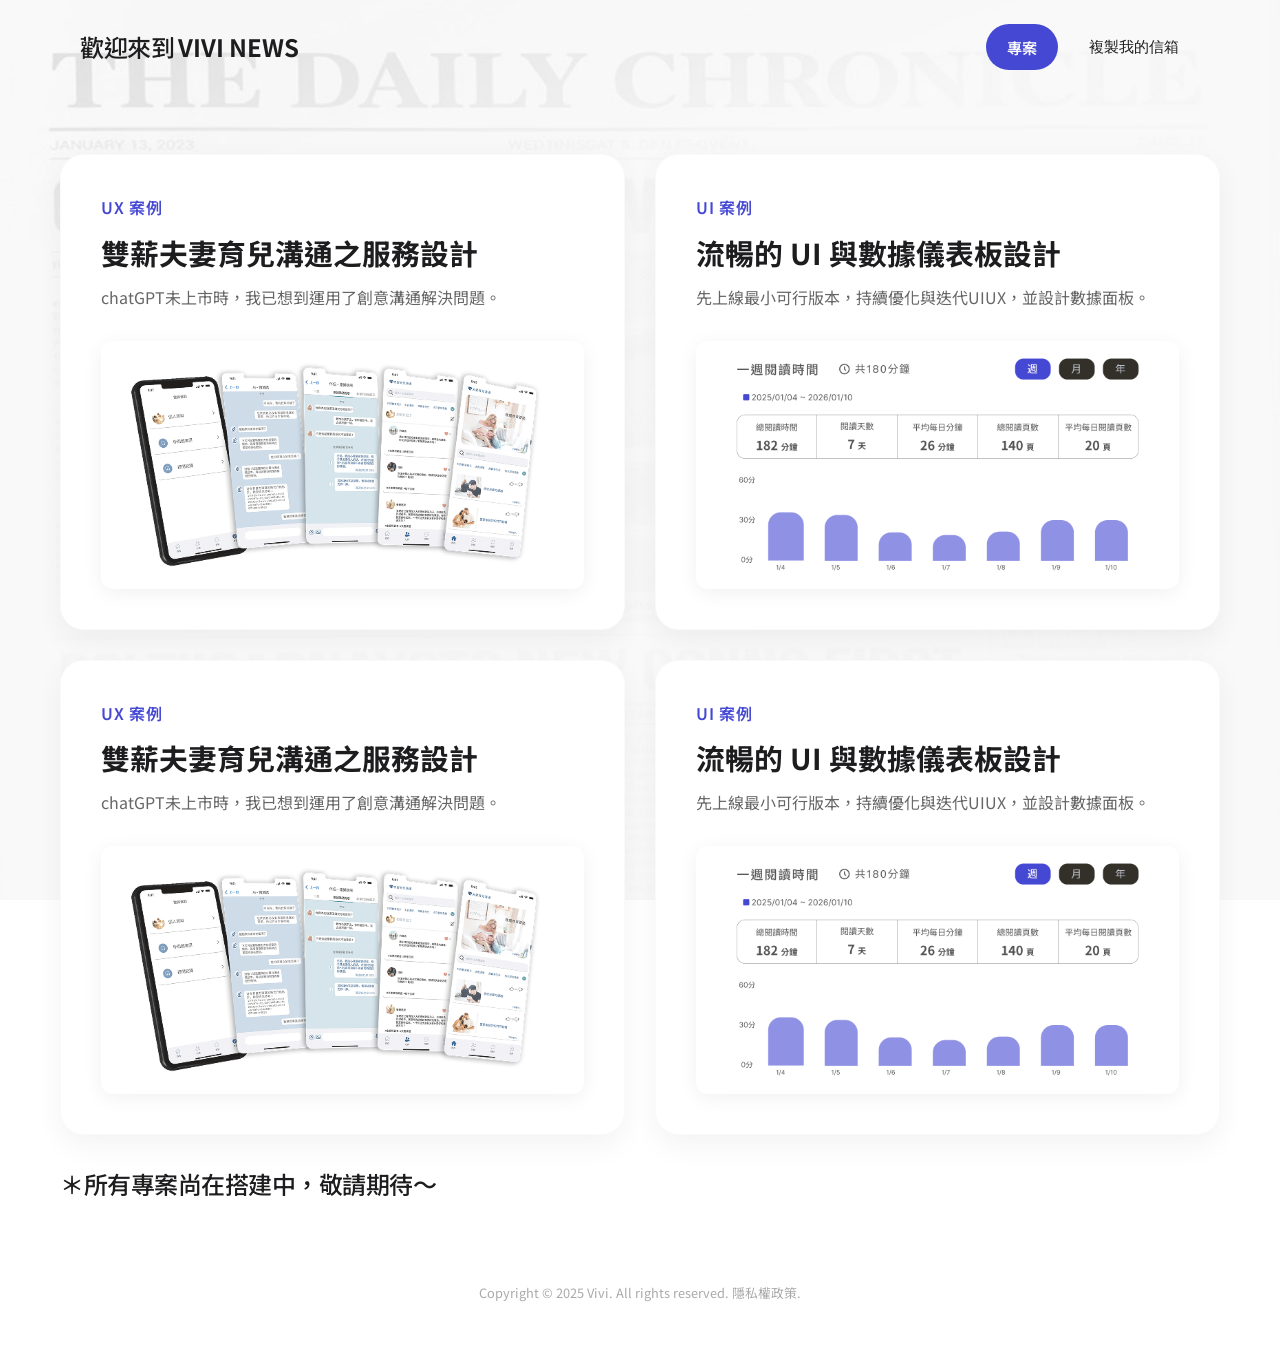
==== commit f908d1d9: "modify card" ====
--- a/code/projects.html
+++ b/code/projects.html
@@ -89,7 +89,7 @@
         </section>
 
         <div class="logo">
-            <span class="logo-prefix">＊所有專案尚在搭建中，敬請期待</span>
+            <span class="logo-prefix">＊所有專案尚在搭建中，敬請期待～</span>
         </div>
 
 
--- a/code/css/style.css
+++ b/code/css/style.css
@@ -229,13 +229,21 @@
 }
 
 /* Card Improvements */
+/* Card Improvements */
 .card {
-    background-color: #F9F9F9;
+    background-color: #fff;
+    /* Revert to white for cleaner look */
     border-radius: 24px;
-    padding: 32px;
-    box-shadow: var(--card-shadow);
-    transition: all 0.4s cubic-bezier(0.165, 0.84, 0.44, 1);
+    /* Slightly reduce radius */
+    padding: 40px;
+    /* Balanced padding */
+    box-shadow: 0 10px 30px rgba(0, 0, 0, 0.05);
+    /* Soft premium shadow */
+    transition: all 0.4s ease;
     border: 1px solid rgba(0, 0, 0, 0.02);
+    /* Subtle border */
+    overflow: hidden;
+    position: relative;
 }
 
 /* Card Link Reset - Fix for color changing */
@@ -253,41 +261,49 @@
 
 .card:hover,
 a.card:hover {
-    transform: translateY(-8px);
-    box-shadow: 0 20px 40px rgba(0, 0, 0, 0.12);
+    transform: translateY(-5px);
+    box-shadow: 0 20px 40px rgba(0, 0, 0, 0.08);
 }
 
 /* Restoring Project Card Styles */
 .tag {
     color: var(--accent-blue);
     font-weight: 600;
-    margin-bottom: 8px;
+    margin-bottom: 12px;
     display: block;
-    font-size: 0.9rem;
+    font-size: 1rem;
     letter-spacing: 0.05em;
-    text-transform: uppercase;
 }
 
 .project-card h3 {
-    font-size: 1.4rem;
-    margin-bottom: 8px;
-    font-weight: 600;
-    line-height: 1.3;
-    color: var(--text-main);
+    font-size: 1.8rem;
+    margin-bottom: 12px;
+    font-weight: 700;
+    line-height: 1.4;
+    color: #1d1d1f;
 }
 
 .project-card .desc {
-    color: var(--text-secondary);
-    margin-bottom: 32px;
-    font-size: 0.95rem;
+    color: #666;
+    margin-bottom: 30px;
+    font-size: 1rem;
     line-height: 1.6;
+}
+
+.card-image {
+    display: flex;
+    justify-content: center;
+    align-items: flex-end;
+    /* Align image to bottom if needed */
+    margin-top: auto;
 }
 
 .card-image img {
     width: 100%;
     height: auto;
-    border-radius: 16px;
-    box-shadow: 0 4px 20px rgba(0, 0, 0, 0.08);
+    border-radius: 12px;
+    box-shadow: 0 4px 20px rgba(0, 0, 0, 0.06);
+    /* Add inner shadow for depth */
 }
 
 /* =========================================
@@ -1007,7 +1023,7 @@
     box-shadow: 0 4px 10px rgba(0, 0, 0, 0.05);
 }
 
-.card-header {
+.plan-card .card-header {
     background: #e0e0e0;
     padding: 16px;
     text-align: center;
